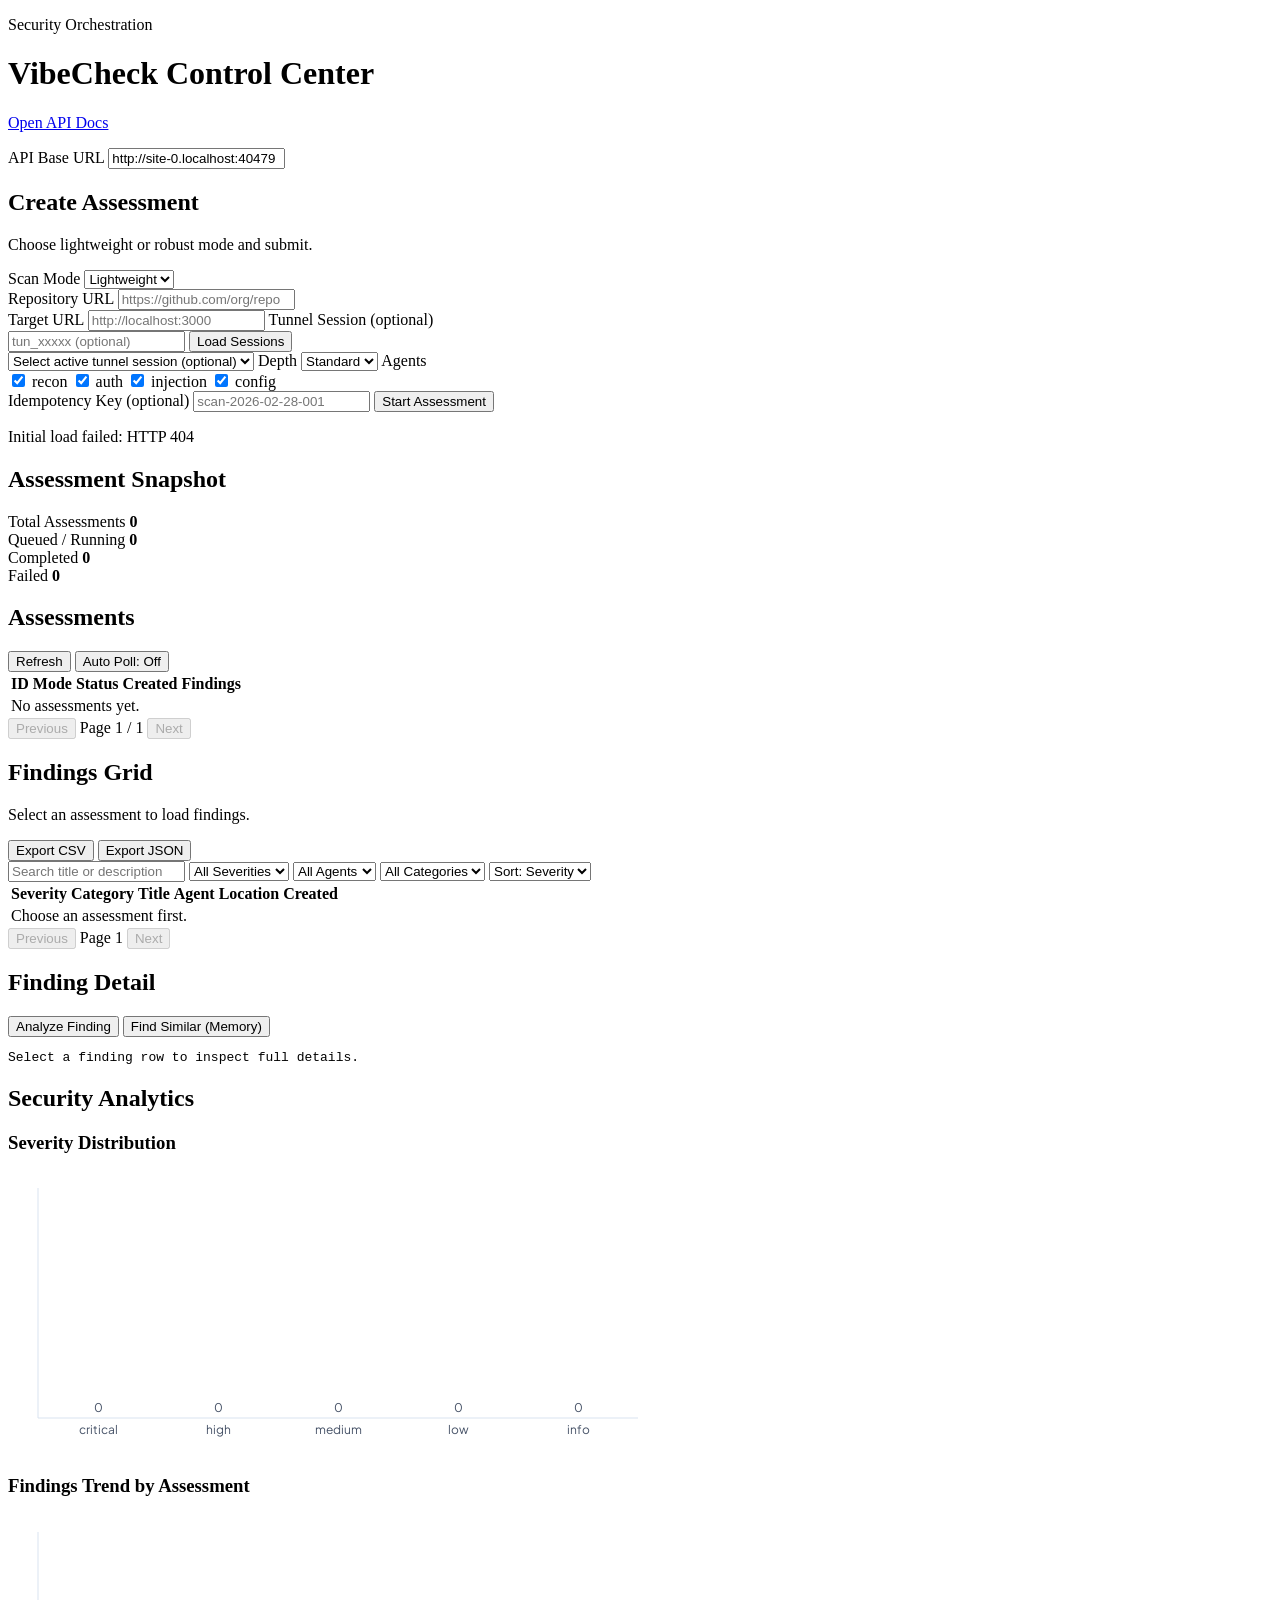
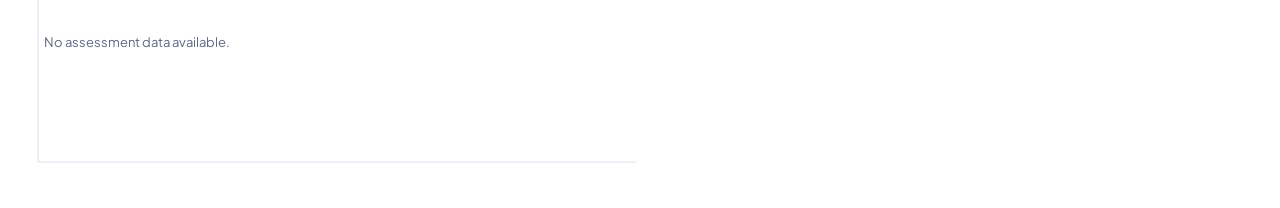
==== frontend/index.html @ c95b7ac1 "added docs for the API reference" ====
<!doctype html>
<html lang="en">
  <head>
    <meta charset="UTF-8" />
    <meta name="viewport" content="width=device-width, initial-scale=1.0" />
    <title>VibeCheck Security Dashboard</title>
    <link rel="preconnect" href="https://fonts.googleapis.com" />
    <link rel="preconnect" href="https://fonts.gstatic.com" crossorigin />
    <link
      href="https://fonts.googleapis.com/css2?family=Space+Grotesk:wght@400;500;600;700&family=Plus+Jakarta+Sans:wght@400;500;600;700&display=swap"
      rel="stylesheet"
    />
    <link rel="stylesheet" href="./styles.css" />
  </head>
  <body>
    <div class="bg-blur bg-blur-1"></div>
    <div class="bg-blur bg-blur-2"></div>

    <header class="topbar">
      <div>
        <p class="eyebrow">Security Orchestration</p>
        <h1>VibeCheck Control Center</h1>
        <p class="muted"><a href="./docs.html">Open API Docs</a></p>
      </div>
      <div class="api-box">
        <label for="apiBase">API Base URL</label>
        <input id="apiBase" type="text" value="http://localhost:8000" />
      </div>
    </header>

    <main class="layout">
      <section class="panel panel-create">
        <h2>Create Assessment</h2>
        <p class="muted">Choose lightweight or robust mode and submit.</p>

        <form id="createForm">
          <label for="scanMode">Scan Mode</label>
          <select id="scanMode">
            <option value="lightweight">Lightweight</option>
            <option value="robust">Robust</option>
          </select>

          <div id="lightweightFields">
          <label for="repoUrl">Repository URL</label>
          <input id="repoUrl" type="url" placeholder="https://github.com/org/repo" required />
          </div>

          <div id="robustFields" class="hidden">
            <label for="targetUrl">Target URL</label>
            <input id="targetUrl" type="url" placeholder="http://localhost:3000" />

            <label for="tunnelSessionId">Tunnel Session (optional)</label>
            <div class="inline-row">
              <input id="tunnelSessionId" type="text" placeholder="tun_xxxxx (optional)" />
              <button type="button" id="loadTunnels" class="secondary">Load Sessions</button>
            </div>
            <select id="tunnelSessionSelect">
              <option value="">Select active tunnel session (optional)</option>
            </select>

            <label for="depth">Depth</label>
            <select id="depth">
              <option value="quick">Quick</option>
              <option value="standard" selected>Standard</option>
              <option value="deep">Deep</option>
            </select>

            <label>Agents</label>
            <div class="checks">
              <label><input type="checkbox" class="agent-check" value="recon" checked /> recon</label>
              <label><input type="checkbox" class="agent-check" value="auth" checked /> auth</label>
              <label><input type="checkbox" class="agent-check" value="injection" checked /> injection</label>
              <label><input type="checkbox" class="agent-check" value="config" checked /> config</label>
            </div>
          </div>

          <label for="idempotencyKey">Idempotency Key (optional)</label>
          <input id="idempotencyKey" type="text" placeholder="scan-2026-02-28-001" />

          <button type="submit" id="createBtn">Start Assessment</button>
        </form>

        <p id="createStatus" class="status-line"></p>
      </section>

      <section class="panel panel-stats">
        <h2>Assessment Snapshot</h2>
        <div class="stat-grid">
          <article class="stat-card">
            <span>Total Assessments</span>
            <strong id="statTotal">0</strong>
          </article>
          <article class="stat-card">
            <span>Queued / Running</span>
            <strong id="statActive">0</strong>
          </article>
          <article class="stat-card">
            <span>Completed</span>
            <strong id="statComplete">0</strong>
          </article>
          <article class="stat-card">
            <span>Failed</span>
            <strong id="statFailed">0</strong>
          </article>
        </div>
      </section>

      <section class="panel panel-assessments">
        <div class="section-header">
          <h2>Assessments</h2>
          <div class="row-actions">
            <button id="refreshAssessments" class="secondary">Refresh</button>
            <button id="autoPollToggle" class="secondary">Auto Poll: Off</button>
          </div>
        </div>

        <div class="table-wrap">
          <table>
            <thead>
              <tr>
                <th>ID</th>
                <th>Mode</th>
                <th>Status</th>
                <th>Created</th>
                <th>Findings</th>
              </tr>
            </thead>
            <tbody id="assessmentsTable"></tbody>
          </table>
        </div>
        <div class="pagination">
          <button id="asmPrevPage" class="secondary">Previous</button>
          <span id="asmPageInfo">Page 1</span>
          <button id="asmNextPage" class="secondary">Next</button>
        </div>
      </section>

      <section class="panel panel-findings">
        <div class="section-header">
          <h2>Findings Grid</h2>
          <div class="row-actions">
            <p id="selectedAssessmentLabel" class="muted">Select an assessment to load findings.</p>
            <button id="exportCsv" class="secondary">Export CSV</button>
            <button id="exportJson" class="secondary">Export JSON</button>
          </div>
        </div>

        <div class="filters">
          <input id="searchInput" type="text" placeholder="Search title or description" />
          <select id="severityFilter">
            <option value="">All Severities</option>
            <option value="critical">Critical</option>
            <option value="high">High</option>
            <option value="medium">Medium</option>
            <option value="low">Low</option>
            <option value="info">Info</option>
          </select>
          <select id="agentFilter">
            <option value="">All Agents</option>
          </select>
          <select id="categoryFilter">
            <option value="">All Categories</option>
          </select>
          <select id="sortBy">
            <option value="severity">Sort: Severity</option>
            <option value="created_at">Sort: Created</option>
          </select>
        </div>

        <div class="table-wrap findings-wrap">
          <table>
            <thead>
              <tr>
                <th>Severity</th>
                <th>Category</th>
                <th>Title</th>
                <th>Agent</th>
                <th>Location</th>
                <th>Created</th>
              </tr>
            </thead>
            <tbody id="findingsTable"></tbody>
          </table>
        </div>

        <div class="pagination">
          <button id="prevPage" class="secondary">Previous</button>
          <span id="pageInfo">Page 1</span>
          <button id="nextPage" class="secondary">Next</button>
        </div>
      </section>

      <section class="panel panel-details">
        <div class="section-header">
          <h2>Finding Detail</h2>
          <div class="row-actions">
            <button id="analyzeFinding" class="secondary">Analyze Finding</button>
            <button id="searchMemory" class="secondary">Find Similar (Memory)</button>
          </div>
        </div>
        <pre id="findingDetail">Select a finding row to inspect full details.</pre>
      </section>

      <section class="panel panel-charts">
        <h2>Security Analytics</h2>
        <div class="chart-grid">
          <article class="chart-card">
            <h3>Severity Distribution</h3>
            <canvas id="severityChart" width="640" height="280"></canvas>
          </article>
          <article class="chart-card">
            <h3>Findings Trend by Assessment</h3>
            <canvas id="trendChart" width="640" height="280"></canvas>
          </article>
        </div>
      </section>
    </main>

    <script src="./app.js"></script>
  </body>
</html>
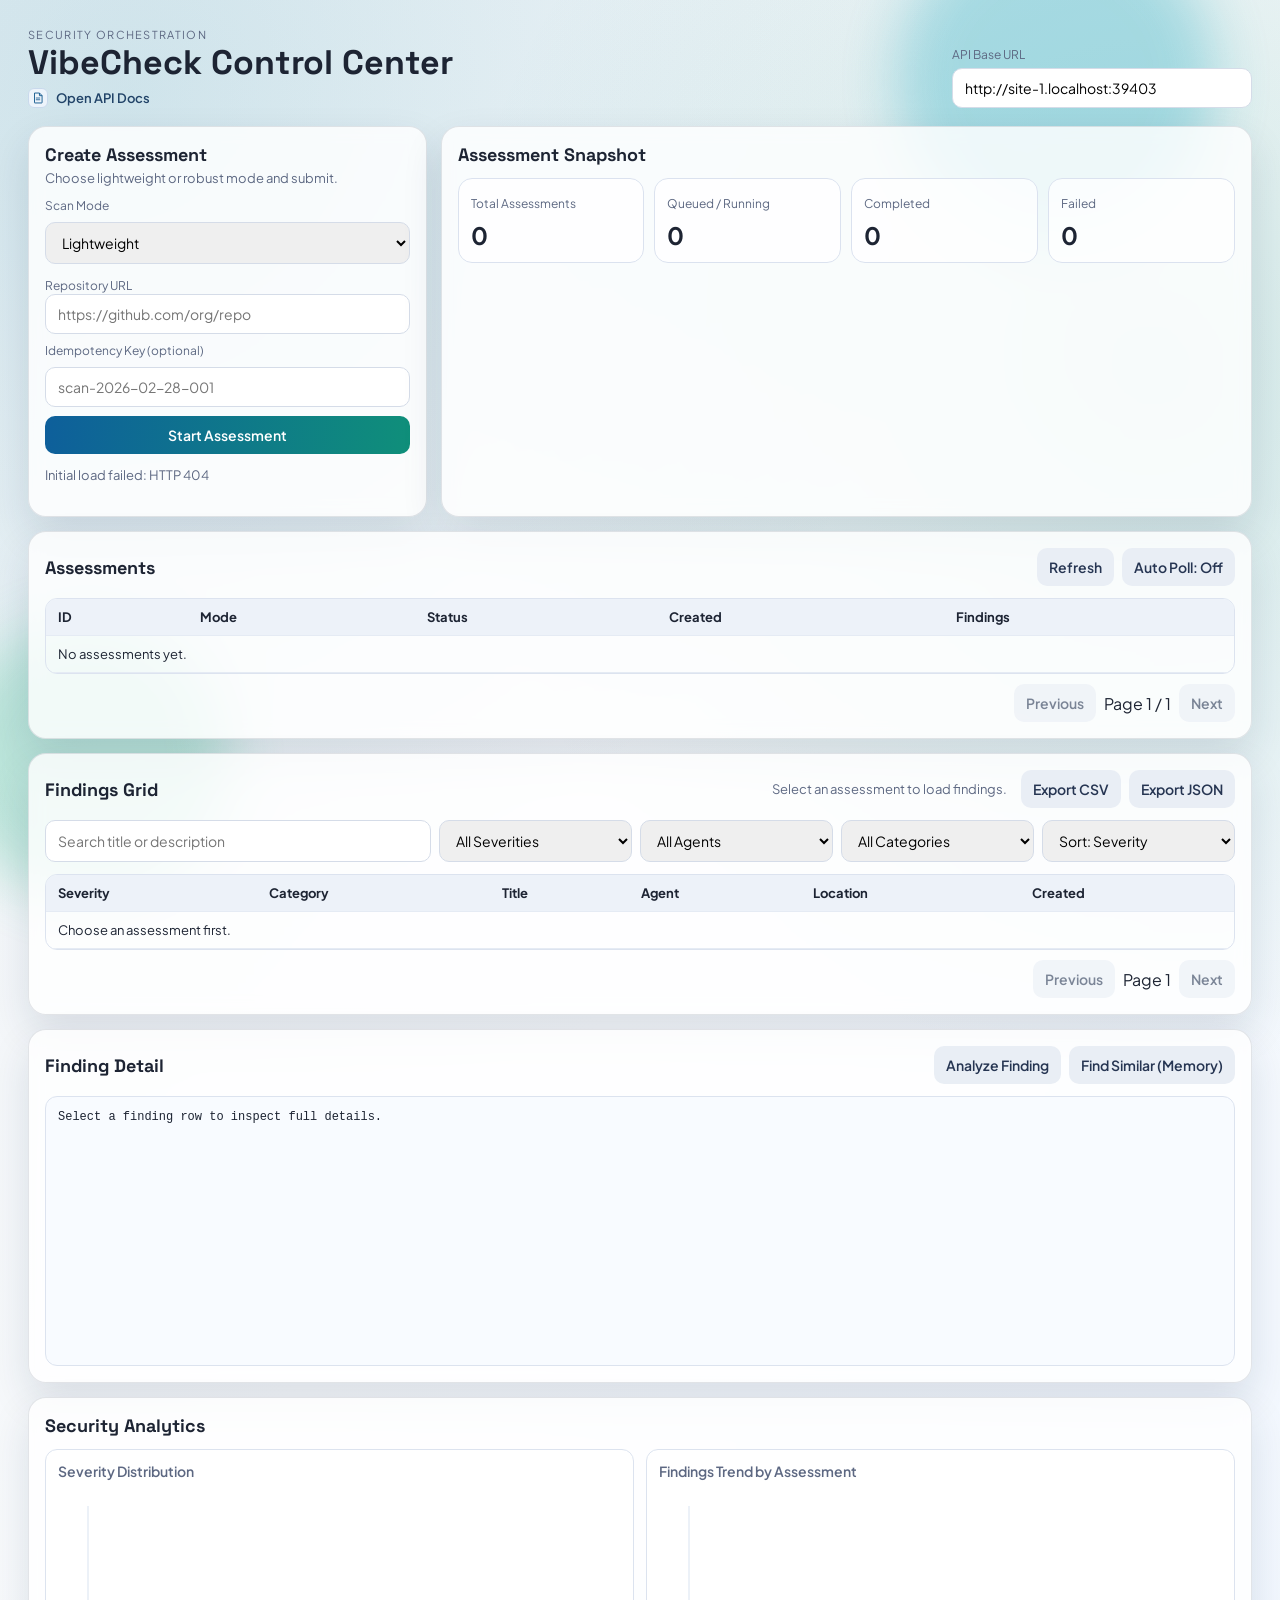
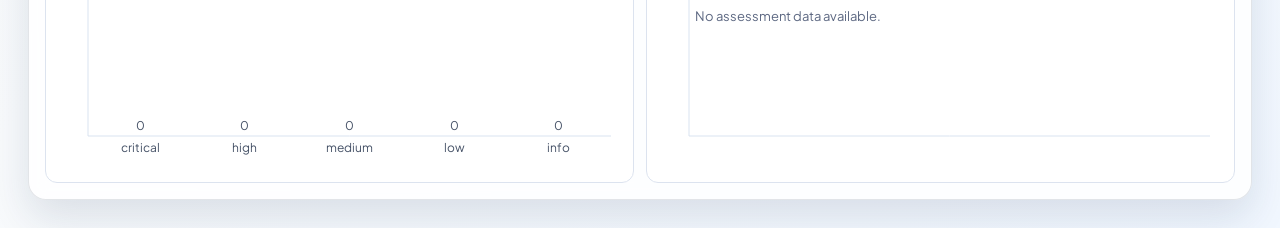
==== commit 129e4681: "better user experience" ====
--- a/frontend/index.html
+++ b/frontend/index.html
@@ -20,11 +20,22 @@
       <div>
         <p class="eyebrow">Security Orchestration</p>
         <h1>VibeCheck Control Center</h1>
-        <p class="muted"><a href="./docs.html">Open API Docs</a></p>
+        <p class="muted">
+          <a class="docs-entry-link" href="./docs.html" aria-label="Open API Docs">
+            <span class="docs-entry-icon" aria-hidden="true">
+              <svg viewBox="0 0 24 24" fill="none" role="img">
+                <path d="M6 3.5h8.6L19 7.9V20a.5.5 0 0 1-.5.5h-12A.5.5 0 0 1 6 20V3.5Z" stroke="currentColor" stroke-width="1.6"/>
+                <path d="M14.5 3.5V8h4.5" stroke="currentColor" stroke-width="1.6"/>
+                <path d="M9 12h6M9 15h6" stroke="currentColor" stroke-width="1.4" stroke-linecap="round"/>
+              </svg>
+            </span>
+            Open API Docs
+          </a>
+        </p>
       </div>
       <div class="api-box">
         <label for="apiBase">API Base URL</label>
-        <input id="apiBase" type="text" value="http://localhost:8000" />
+        <input id="apiBase" type="text" value="http://localhost:8000" placeholder="https://vibecheck.aedify.ai" />
       </div>
     </header>
 
--- a/frontend/styles.css
+++ b/frontend/styles.css
@@ -0,0 +1,509 @@
+:root {
+  --bg: #f4f5f7;
+  --panel: rgba(255, 255, 255, 0.82);
+  --panel-border: rgba(26, 41, 68, 0.12);
+  --text: #1d2433;
+  --muted: #5d6882;
+  --primary: #0e5f9b;
+  --primary-2: #0f8f7a;
+  --danger: #c0392b;
+  --warning: #cc7a00;
+  --info: #3f5870;
+  --success: #1f7a3f;
+  --shadow: 0 18px 40px rgba(17, 40, 74, 0.12);
+}
+
+* {
+  box-sizing: border-box;
+}
+
+body {
+  margin: 0;
+  min-height: 100vh;
+  background:
+    radial-gradient(circle at 10% 5%, rgba(20, 139, 167, 0.15), transparent 40%),
+    radial-gradient(circle at 90% 20%, rgba(15, 143, 122, 0.16), transparent 38%),
+    linear-gradient(130deg, #eef2f6 0%, #f8fafc 52%, #f1f7ff 100%);
+  color: var(--text);
+  font-family: "Plus Jakarta Sans", "Trebuchet MS", sans-serif;
+  padding: 28px;
+}
+
+.bg-blur {
+  position: fixed;
+  border-radius: 999px;
+  filter: blur(28px);
+  opacity: 0.3;
+  pointer-events: none;
+  z-index: -1;
+}
+
+.bg-blur-1 {
+  width: 320px;
+  height: 320px;
+  background: #14a6bf;
+  top: -80px;
+  right: 5%;
+}
+
+.bg-blur-2 {
+  width: 280px;
+  height: 280px;
+  background: #43c095;
+  bottom: 0;
+  left: -50px;
+}
+
+.topbar {
+  display: flex;
+  align-items: flex-end;
+  justify-content: space-between;
+  gap: 16px;
+  margin-bottom: 18px;
+  animation: rise 420ms ease-out;
+}
+
+.eyebrow {
+  margin: 0;
+  color: var(--muted);
+  text-transform: uppercase;
+  letter-spacing: 0.12em;
+  font-size: 11px;
+}
+
+h1,
+h2 {
+  margin: 0;
+  font-family: "Space Grotesk", "Gill Sans", sans-serif;
+}
+
+h1 {
+  font-size: clamp(24px, 3vw, 34px);
+}
+
+h2 {
+  font-size: 18px;
+}
+
+.api-box {
+  min-width: 300px;
+}
+
+.api-box label {
+  display: block;
+  font-size: 12px;
+  margin-bottom: 6px;
+  color: var(--muted);
+}
+
+.layout {
+  display: grid;
+  grid-template-columns: repeat(12, 1fr);
+  gap: 14px;
+}
+
+.panel {
+  background: var(--panel);
+  border: 1px solid var(--panel-border);
+  border-radius: 18px;
+  box-shadow: var(--shadow);
+  backdrop-filter: blur(8px);
+  padding: 16px;
+  animation: rise 460ms ease-out;
+}
+
+.panel-create {
+  grid-column: span 4;
+}
+
+.panel-stats {
+  grid-column: span 8;
+}
+
+.panel-assessments,
+.panel-findings,
+.panel-details,
+.panel-charts {
+  grid-column: span 12;
+}
+
+.muted {
+  margin: 4px 0 0;
+  color: var(--muted);
+  font-size: 13px;
+}
+
+.docs-entry-link {
+  display: inline-flex;
+  align-items: center;
+  gap: 8px;
+  text-decoration: none;
+  color: #214368;
+  font-weight: 600;
+}
+
+.docs-entry-link:hover {
+  color: var(--primary);
+}
+
+.docs-entry-icon {
+  width: 20px;
+  height: 20px;
+  display: inline-flex;
+  align-items: center;
+  justify-content: center;
+  border-radius: 6px;
+  border: 1px solid #c9d9ec;
+  background: #edf4fb;
+  color: #145a8f;
+}
+
+.docs-entry-icon svg {
+  width: 14px;
+  height: 14px;
+}
+
+form {
+  margin-top: 12px;
+  display: grid;
+  gap: 9px;
+}
+
+.hidden {
+  display: none;
+}
+
+.inline-row {
+  display: grid;
+  grid-template-columns: 1fr auto;
+  gap: 8px;
+}
+
+.inline-row button {
+  width: auto;
+  white-space: nowrap;
+}
+
+.checks {
+  display: grid;
+  grid-template-columns: repeat(2, minmax(0, 1fr));
+  gap: 6px;
+  background: rgba(255, 255, 255, 0.62);
+  border: 1px solid #d5dce8;
+  border-radius: 10px;
+  padding: 10px;
+}
+
+.checks label {
+  display: flex;
+  align-items: center;
+  gap: 8px;
+  margin: 0;
+  font-size: 13px;
+  color: var(--text);
+}
+
+.checks input {
+  width: auto;
+  margin: 0;
+  padding: 0;
+}
+
+label {
+  font-size: 12px;
+  color: var(--muted);
+}
+
+input,
+select,
+button {
+  width: 100%;
+  border-radius: 10px;
+  border: 1px solid #d5dce8;
+  padding: 10px 12px;
+  font-size: 14px;
+  font-family: inherit;
+}
+
+input:focus,
+select:focus {
+  outline: 2px solid rgba(14, 95, 155, 0.25);
+  border-color: var(--primary);
+}
+
+button {
+  border: none;
+  cursor: pointer;
+  background: linear-gradient(95deg, var(--primary) 0%, var(--primary-2) 100%);
+  color: #fff;
+  font-weight: 600;
+  transition: transform 120ms ease, opacity 120ms ease;
+}
+
+button:hover {
+  transform: translateY(-1px);
+}
+
+button:disabled {
+  opacity: 0.6;
+  cursor: not-allowed;
+  transform: none;
+}
+
+.secondary {
+  background: #e9eef5;
+  color: #263552;
+}
+
+.section-header {
+  display: flex;
+  justify-content: space-between;
+  align-items: center;
+  gap: 10px;
+  margin-bottom: 12px;
+}
+
+.row-actions {
+  display: flex;
+  gap: 8px;
+  align-items: center;
+}
+
+.row-actions button {
+  width: auto;
+}
+
+.row-actions .muted {
+  margin: 0 6px 0 0;
+}
+
+.stat-grid {
+  margin-top: 12px;
+  display: grid;
+  grid-template-columns: repeat(4, minmax(0, 1fr));
+  gap: 10px;
+}
+
+.stat-card {
+  border: 1px solid #dbe2ef;
+  border-radius: 14px;
+  padding: 12px;
+  background: rgba(255, 255, 255, 0.72);
+}
+
+.stat-card span {
+  font-size: 12px;
+  color: var(--muted);
+}
+
+.stat-card strong {
+  margin-top: 8px;
+  display: block;
+  font-size: 24px;
+}
+
+.status-line {
+  min-height: 20px;
+  color: var(--muted);
+  font-size: 13px;
+}
+
+.filters {
+  display: grid;
+  grid-template-columns: 2fr repeat(4, 1fr);
+  gap: 8px;
+  margin-bottom: 12px;
+}
+
+.table-wrap {
+  overflow: auto;
+  border-radius: 12px;
+  border: 1px solid #dce3ef;
+}
+
+table {
+  width: 100%;
+  border-collapse: collapse;
+  min-width: 760px;
+}
+
+thead {
+  background: #edf2f9;
+}
+
+th,
+td {
+  text-align: left;
+  padding: 10px 12px;
+  border-bottom: 1px solid #e5ebf4;
+  font-size: 13px;
+  vertical-align: top;
+}
+
+tbody tr {
+  transition: background 120ms ease;
+}
+
+tbody tr:hover {
+  background: rgba(14, 95, 155, 0.06);
+}
+
+tbody tr.clickable {
+  cursor: pointer;
+}
+
+.badge {
+  display: inline-flex;
+  align-items: center;
+  gap: 6px;
+  border-radius: 999px;
+  padding: 3px 10px;
+  font-size: 12px;
+  font-weight: 600;
+}
+
+.badge-critical {
+  background: rgba(192, 57, 43, 0.12);
+  color: var(--danger);
+}
+
+.badge-high {
+  background: rgba(224, 92, 67, 0.12);
+  color: #a8382e;
+}
+
+.badge-medium {
+  background: rgba(204, 122, 0, 0.12);
+  color: var(--warning);
+}
+
+.badge-low,
+.badge-info {
+  background: rgba(63, 88, 112, 0.12);
+  color: var(--info);
+}
+
+.badge-complete {
+  background: rgba(31, 122, 63, 0.12);
+  color: var(--success);
+}
+
+.badge-failed {
+  background: rgba(192, 57, 43, 0.12);
+  color: var(--danger);
+}
+
+.badge-queued,
+.badge-cloning,
+.badge-analyzing,
+.badge-scanning {
+  background: rgba(14, 95, 155, 0.12);
+  color: var(--primary);
+}
+
+.pagination {
+  margin-top: 10px;
+  display: flex;
+  justify-content: flex-end;
+  align-items: center;
+  gap: 8px;
+}
+
+.pagination button {
+  width: auto;
+}
+
+pre {
+  margin: 0;
+  border-radius: 12px;
+  border: 1px solid #dce3ef;
+  padding: 12px;
+  min-height: 270px;
+  max-height: 460px;
+  overflow: auto;
+  background: #f8fbff;
+  font-family: "SFMono-Regular", Consolas, Monaco, monospace;
+  font-size: 12px;
+  line-height: 1.42;
+}
+
+.chart-grid {
+  margin-top: 12px;
+  display: grid;
+  grid-template-columns: repeat(2, minmax(0, 1fr));
+  gap: 12px;
+}
+
+.chart-card {
+  border: 1px solid #dce3ef;
+  border-radius: 12px;
+  background: rgba(255, 255, 255, 0.72);
+  padding: 12px;
+}
+
+.chart-card h3 {
+  margin: 0 0 10px;
+  font-size: 14px;
+  color: var(--muted);
+  font-weight: 600;
+}
+
+canvas {
+  width: 100%;
+  height: 280px;
+  display: block;
+}
+
+@keyframes rise {
+  from {
+    opacity: 0;
+    transform: translateY(6px);
+  }
+
+  to {
+    opacity: 1;
+    transform: translateY(0);
+  }
+}
+
+@media (max-width: 1080px) {
+  .panel-create,
+  .panel-stats {
+    grid-column: span 12;
+  }
+
+  .filters {
+    grid-template-columns: repeat(2, 1fr);
+  }
+
+  .chart-grid {
+    grid-template-columns: 1fr;
+  }
+}
+
+@media (max-width: 680px) {
+  body {
+    padding: 14px;
+  }
+
+  .topbar {
+    flex-direction: column;
+    align-items: stretch;
+  }
+
+  .api-box {
+    min-width: 0;
+  }
+
+  .stat-grid {
+    grid-template-columns: repeat(2, minmax(0, 1fr));
+  }
+
+  .filters {
+    grid-template-columns: 1fr;
+  }
+
+  .checks {
+    grid-template-columns: 1fr;
+  }
+}
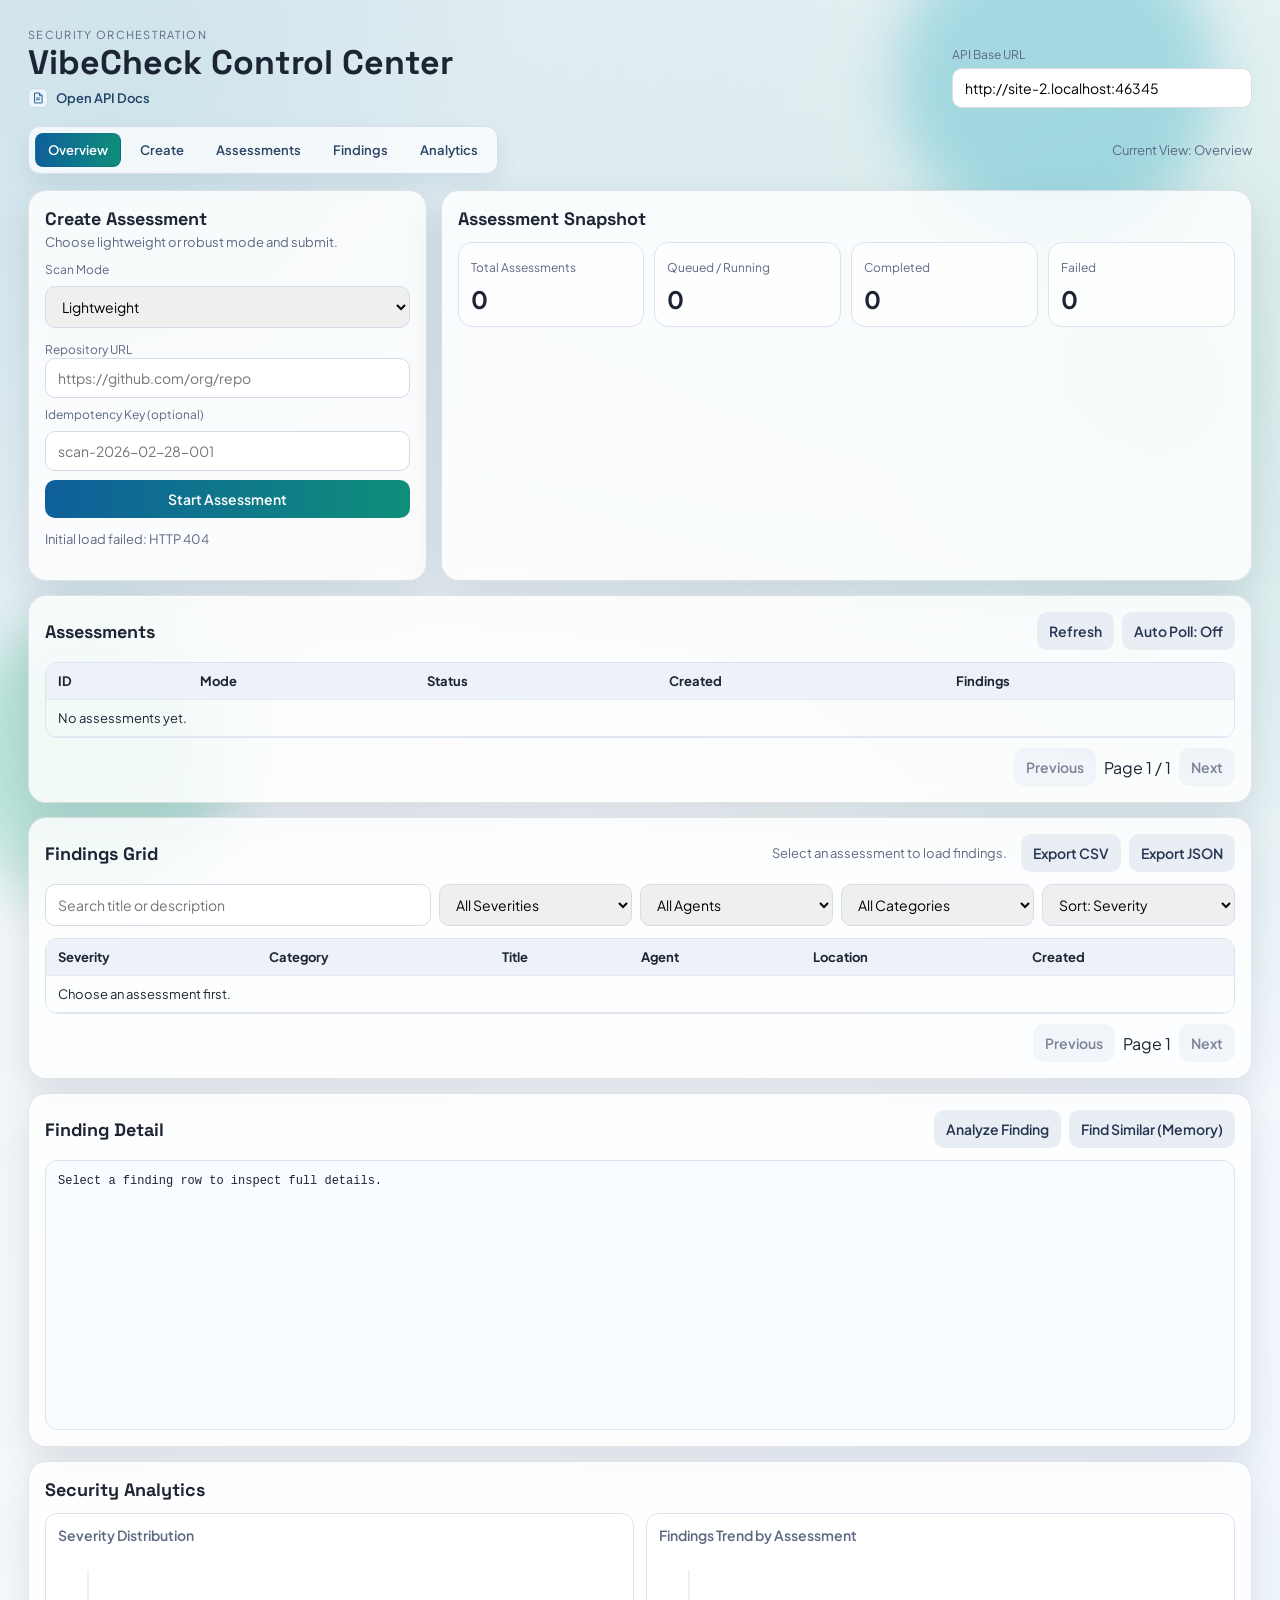
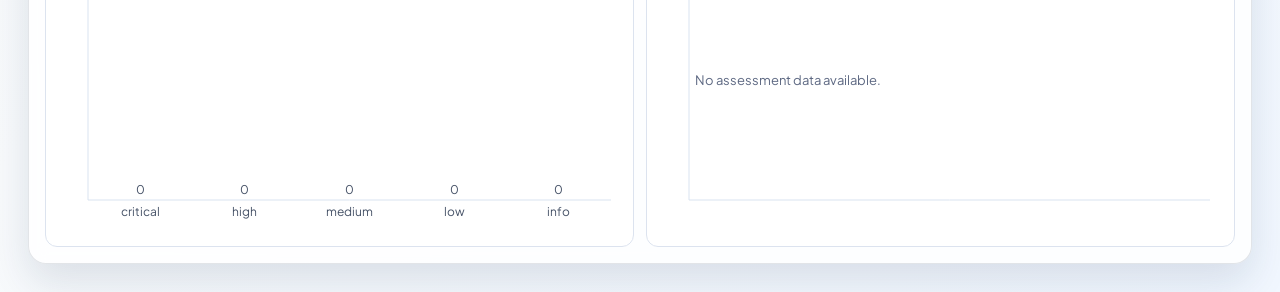
==== commit 896ccc45: "frontend changes" ====
--- a/frontend/index.html
+++ b/frontend/index.html
@@ -39,8 +39,19 @@
       </div>
     </header>
 
+    <section class="view-nav-wrap">
+      <div class="view-nav" aria-label="Dashboard Views">
+        <a class="view-link" href="#overview">Overview</a>
+        <a class="view-link" href="#create">Create</a>
+        <a class="view-link" href="#assessments">Assessments</a>
+        <a class="view-link" href="#findings">Findings</a>
+        <a class="view-link" href="#analytics">Analytics</a>
+      </div>
+      <p class="view-hint">Current View: <span id="activeViewLabel">Overview</span></p>
+    </section>
+
     <main class="layout">
-      <section class="panel panel-create">
+      <section class="panel panel-create" data-view="create">
         <h2>Create Assessment</h2>
         <p class="muted">Choose lightweight or robust mode and submit.</p>
 
@@ -94,7 +105,7 @@
         <p id="createStatus" class="status-line"></p>
       </section>
 
-      <section class="panel panel-stats">
+      <section class="panel panel-stats" data-view="assessments">
         <h2>Assessment Snapshot</h2>
         <div class="stat-grid">
           <article class="stat-card">
@@ -116,7 +127,7 @@
         </div>
       </section>
 
-      <section class="panel panel-assessments">
+      <section class="panel panel-assessments" data-view="assessments">
         <div class="section-header">
           <h2>Assessments</h2>
           <div class="row-actions">
@@ -146,7 +157,7 @@
         </div>
       </section>
 
-      <section class="panel panel-findings">
+      <section class="panel panel-findings" data-view="findings">
         <div class="section-header">
           <h2>Findings Grid</h2>
           <div class="row-actions">
@@ -201,7 +212,7 @@
         </div>
       </section>
 
-      <section class="panel panel-details">
+      <section class="panel panel-details" data-view="findings">
         <div class="section-header">
           <h2>Finding Detail</h2>
           <div class="row-actions">
@@ -212,7 +223,7 @@
         <pre id="findingDetail">Select a finding row to inspect full details.</pre>
       </section>
 
-      <section class="panel panel-charts">
+      <section class="panel panel-charts" data-view="analytics">
         <h2>Security Analytics</h2>
         <div class="chart-grid">
           <article class="chart-card">
--- a/frontend/styles.css
+++ b/frontend/styles.css
@@ -102,6 +102,60 @@
   gap: 14px;
 }
 
+.view-nav-wrap {
+  display: flex;
+  flex-wrap: wrap;
+  justify-content: space-between;
+  align-items: center;
+  gap: 10px;
+  margin: 0 0 16px;
+}
+
+.view-nav {
+  display: inline-flex;
+  align-items: center;
+  flex-wrap: wrap;
+  gap: 6px;
+  padding: 6px;
+  border-radius: 12px;
+  border: 1px solid #d5deec;
+  background: rgba(255, 255, 255, 0.72);
+  box-shadow: 0 10px 24px rgba(17, 40, 74, 0.08);
+}
+
+.view-link {
+  display: inline-flex;
+  align-items: center;
+  justify-content: center;
+  text-decoration: none;
+  color: #294466;
+  font-weight: 600;
+  font-size: 13px;
+  border-radius: 8px;
+  padding: 8px 12px;
+  border: 1px solid transparent;
+}
+
+.view-link:hover {
+  background: #edf3fb;
+}
+
+.view-link.active {
+  color: #fff;
+  background: linear-gradient(95deg, var(--primary) 0%, var(--primary-2) 100%);
+  border-color: rgba(14, 95, 155, 0.35);
+}
+
+.view-hint {
+  margin: 0;
+  font-size: 13px;
+  color: var(--muted);
+}
+
+.panel-hidden {
+  display: none;
+}
+
 .panel {
   background: var(--panel);
   border: 1px solid var(--panel-border);
@@ -499,6 +553,10 @@
     grid-template-columns: repeat(2, minmax(0, 1fr));
   }
 
+  .view-nav-wrap {
+    align-items: stretch;
+  }
+
   .filters {
     grid-template-columns: 1fr;
   }
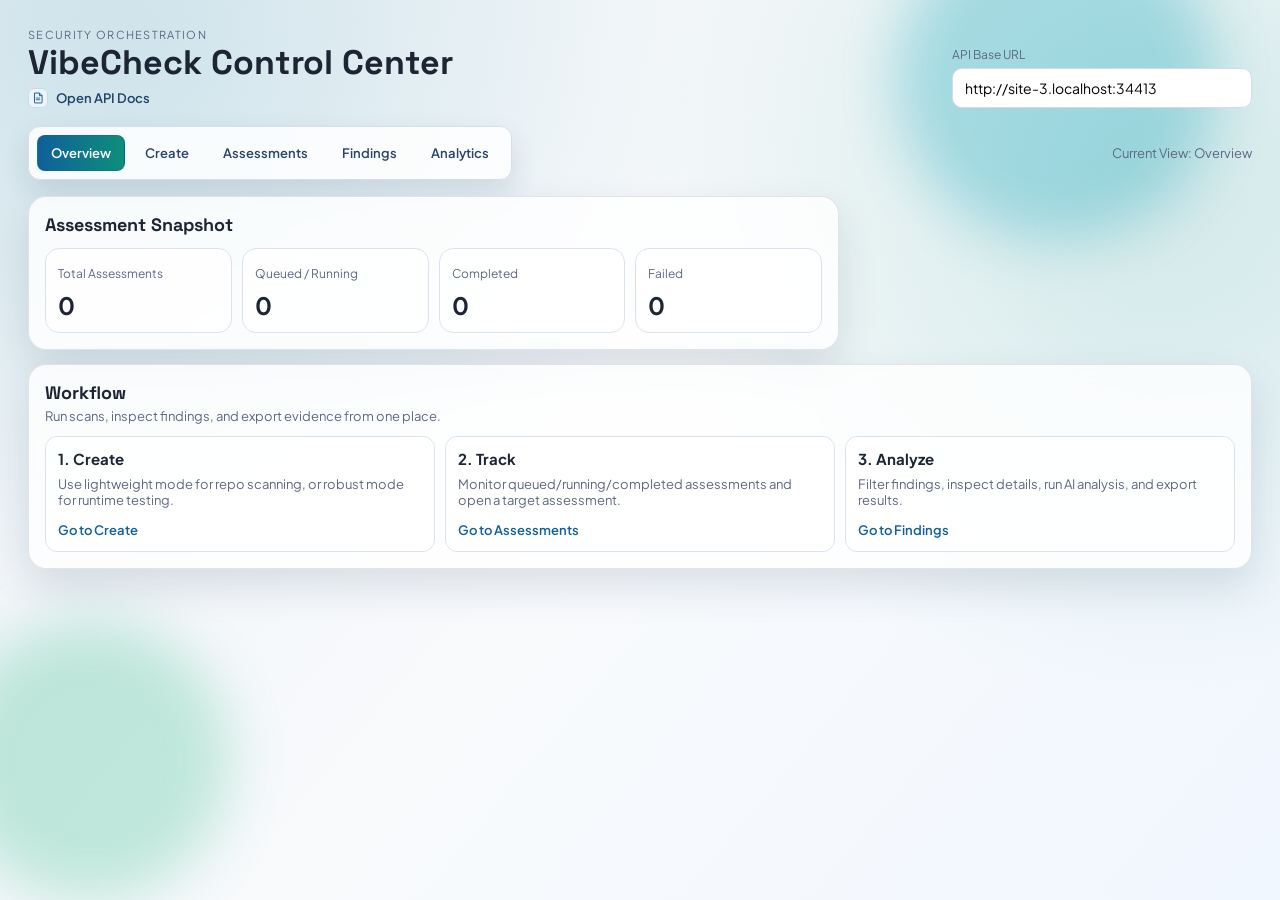
==== commit f1907f17: "adding the new features" ====
--- a/frontend/index.html
+++ b/frontend/index.html
@@ -105,7 +105,7 @@
         <p id="createStatus" class="status-line"></p>
       </section>
 
-      <section class="panel panel-stats" data-view="assessments">
+      <section class="panel panel-stats" data-view="overview">
         <h2>Assessment Snapshot</h2>
         <div class="stat-grid">
           <article class="stat-card">
@@ -123,6 +123,28 @@
           <article class="stat-card">
             <span>Failed</span>
             <strong id="statFailed">0</strong>
+          </article>
+        </div>
+      </section>
+
+      <section class="panel panel-overview-guide" data-view="overview">
+        <h2>Workflow</h2>
+        <p class="muted">Run scans, inspect findings, and export evidence from one place.</p>
+        <div class="overview-grid">
+          <article class="overview-card">
+            <h3>1. Create</h3>
+            <p>Use lightweight mode for repo scanning, or robust mode for runtime testing.</p>
+            <a href="#create" class="overview-link">Go to Create</a>
+          </article>
+          <article class="overview-card">
+            <h3>2. Track</h3>
+            <p>Monitor queued/running/completed assessments and open a target assessment.</p>
+            <a href="#assessments" class="overview-link">Go to Assessments</a>
+          </article>
+          <article class="overview-card">
+            <h3>3. Analyze</h3>
+            <p>Filter findings, inspect details, run AI analysis, and export results.</p>
+            <a href="#findings" class="overview-link">Go to Findings</a>
           </article>
         </div>
       </section>
--- a/frontend/styles.css
+++ b/frontend/styles.css
@@ -116,11 +116,11 @@
   align-items: center;
   flex-wrap: wrap;
   gap: 6px;
-  padding: 6px;
+  padding: 8px;
   border-radius: 12px;
   border: 1px solid #d5deec;
-  background: rgba(255, 255, 255, 0.72);
-  box-shadow: 0 10px 24px rgba(17, 40, 74, 0.08);
+  background: rgba(255, 255, 255, 0.84);
+  box-shadow: 0 12px 28px rgba(17, 40, 74, 0.12);
 }
 
 .view-link {
@@ -132,8 +132,9 @@
   font-weight: 600;
   font-size: 13px;
   border-radius: 8px;
-  padding: 8px 12px;
+  padding: 9px 13px;
   border: 1px solid transparent;
+  transition: background 120ms ease, color 120ms ease;
 }
 
 .view-link:hover {
@@ -154,6 +155,46 @@
 
 .panel-hidden {
   display: none;
+}
+
+.panel-overview-guide {
+  grid-column: span 12;
+}
+
+.overview-grid {
+  margin-top: 12px;
+  display: grid;
+  grid-template-columns: repeat(3, minmax(0, 1fr));
+  gap: 10px;
+}
+
+.overview-card {
+  border: 1px solid #dbe2ef;
+  border-radius: 12px;
+  background: rgba(255, 255, 255, 0.75);
+  padding: 12px;
+}
+
+.overview-card h3 {
+  margin: 0;
+  font-size: 15px;
+}
+
+.overview-card p {
+  margin: 8px 0 10px;
+  color: var(--muted);
+  font-size: 13px;
+}
+
+.overview-link {
+  color: var(--primary);
+  text-decoration: none;
+  font-weight: 600;
+  font-size: 13px;
+}
+
+.overview-link:hover {
+  text-decoration: underline;
 }
 
 .panel {
@@ -533,6 +574,10 @@
   .chart-grid {
     grid-template-columns: 1fr;
   }
+
+  .overview-grid {
+    grid-template-columns: 1fr;
+  }
 }
 
 @media (max-width: 680px) {
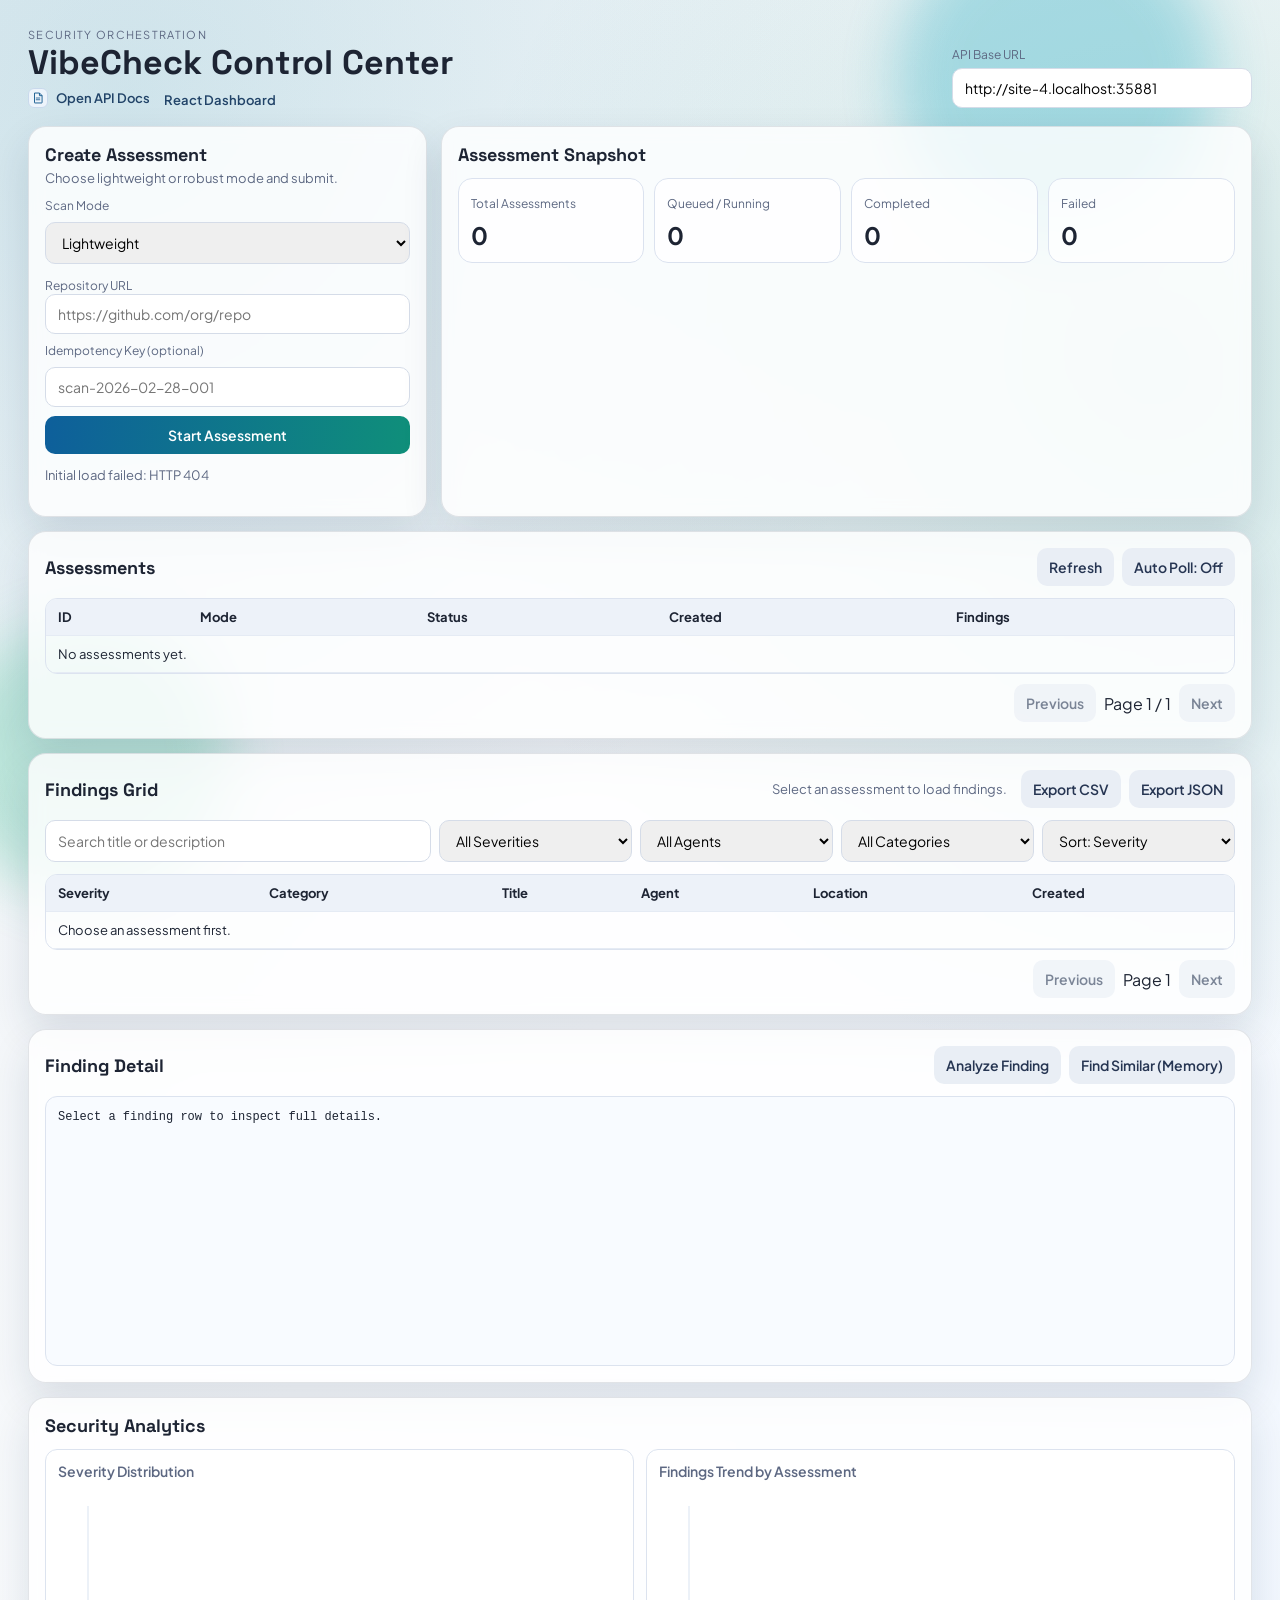
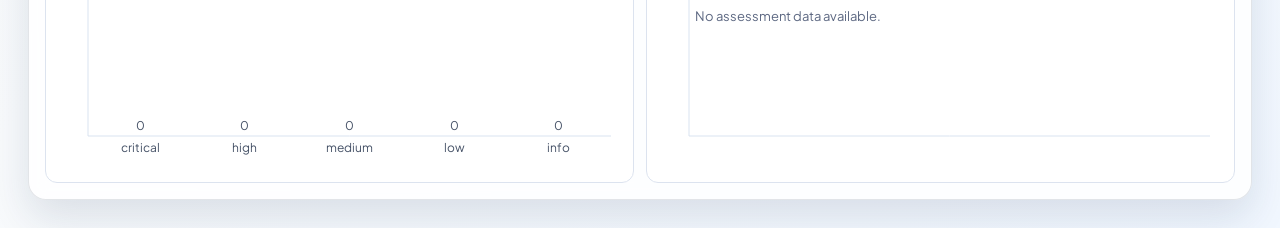
==== commit cd9cdb62: "react changes" ====
--- a/frontend/index.html
+++ b/frontend/index.html
@@ -31,6 +31,7 @@
             </span>
             Open API Docs
           </a>
+          <a class="docs-entry-link react-entry-link" href="./react.html" aria-label="Open React Dashboard">React Dashboard</a>
         </p>
       </div>
       <div class="api-box">
@@ -39,19 +40,8 @@
       </div>
     </header>
 
-    <section class="view-nav-wrap">
-      <div class="view-nav" aria-label="Dashboard Views">
-        <a class="view-link" href="#overview">Overview</a>
-        <a class="view-link" href="#create">Create</a>
-        <a class="view-link" href="#assessments">Assessments</a>
-        <a class="view-link" href="#findings">Findings</a>
-        <a class="view-link" href="#analytics">Analytics</a>
-      </div>
-      <p class="view-hint">Current View: <span id="activeViewLabel">Overview</span></p>
-    </section>
-
     <main class="layout">
-      <section class="panel panel-create" data-view="create">
+      <section class="panel panel-create">
         <h2>Create Assessment</h2>
         <p class="muted">Choose lightweight or robust mode and submit.</p>
 
@@ -105,7 +95,7 @@
         <p id="createStatus" class="status-line"></p>
       </section>
 
-      <section class="panel panel-stats" data-view="overview">
+      <section class="panel panel-stats">
         <h2>Assessment Snapshot</h2>
         <div class="stat-grid">
           <article class="stat-card">
@@ -127,29 +117,7 @@
         </div>
       </section>
 
-      <section class="panel panel-overview-guide" data-view="overview">
-        <h2>Workflow</h2>
-        <p class="muted">Run scans, inspect findings, and export evidence from one place.</p>
-        <div class="overview-grid">
-          <article class="overview-card">
-            <h3>1. Create</h3>
-            <p>Use lightweight mode for repo scanning, or robust mode for runtime testing.</p>
-            <a href="#create" class="overview-link">Go to Create</a>
-          </article>
-          <article class="overview-card">
-            <h3>2. Track</h3>
-            <p>Monitor queued/running/completed assessments and open a target assessment.</p>
-            <a href="#assessments" class="overview-link">Go to Assessments</a>
-          </article>
-          <article class="overview-card">
-            <h3>3. Analyze</h3>
-            <p>Filter findings, inspect details, run AI analysis, and export results.</p>
-            <a href="#findings" class="overview-link">Go to Findings</a>
-          </article>
-        </div>
-      </section>
-
-      <section class="panel panel-assessments" data-view="assessments">
+      <section class="panel panel-assessments">
         <div class="section-header">
           <h2>Assessments</h2>
           <div class="row-actions">
@@ -179,7 +147,7 @@
         </div>
       </section>
 
-      <section class="panel panel-findings" data-view="findings">
+      <section class="panel panel-findings">
         <div class="section-header">
           <h2>Findings Grid</h2>
           <div class="row-actions">
@@ -234,7 +202,7 @@
         </div>
       </section>
 
-      <section class="panel panel-details" data-view="findings">
+      <section class="panel panel-details">
         <div class="section-header">
           <h2>Finding Detail</h2>
           <div class="row-actions">
@@ -245,7 +213,7 @@
         <pre id="findingDetail">Select a finding row to inspect full details.</pre>
       </section>
 
-      <section class="panel panel-charts" data-view="analytics">
+      <section class="panel panel-charts">
         <h2>Security Analytics</h2>
         <div class="chart-grid">
           <article class="chart-card">
--- a/frontend/styles.css
+++ b/frontend/styles.css
@@ -102,101 +102,6 @@
   gap: 14px;
 }
 
-.view-nav-wrap {
-  display: flex;
-  flex-wrap: wrap;
-  justify-content: space-between;
-  align-items: center;
-  gap: 10px;
-  margin: 0 0 16px;
-}
-
-.view-nav {
-  display: inline-flex;
-  align-items: center;
-  flex-wrap: wrap;
-  gap: 6px;
-  padding: 8px;
-  border-radius: 12px;
-  border: 1px solid #d5deec;
-  background: rgba(255, 255, 255, 0.84);
-  box-shadow: 0 12px 28px rgba(17, 40, 74, 0.12);
-}
-
-.view-link {
-  display: inline-flex;
-  align-items: center;
-  justify-content: center;
-  text-decoration: none;
-  color: #294466;
-  font-weight: 600;
-  font-size: 13px;
-  border-radius: 8px;
-  padding: 9px 13px;
-  border: 1px solid transparent;
-  transition: background 120ms ease, color 120ms ease;
-}
-
-.view-link:hover {
-  background: #edf3fb;
-}
-
-.view-link.active {
-  color: #fff;
-  background: linear-gradient(95deg, var(--primary) 0%, var(--primary-2) 100%);
-  border-color: rgba(14, 95, 155, 0.35);
-}
-
-.view-hint {
-  margin: 0;
-  font-size: 13px;
-  color: var(--muted);
-}
-
-.panel-hidden {
-  display: none;
-}
-
-.panel-overview-guide {
-  grid-column: span 12;
-}
-
-.overview-grid {
-  margin-top: 12px;
-  display: grid;
-  grid-template-columns: repeat(3, minmax(0, 1fr));
-  gap: 10px;
-}
-
-.overview-card {
-  border: 1px solid #dbe2ef;
-  border-radius: 12px;
-  background: rgba(255, 255, 255, 0.75);
-  padding: 12px;
-}
-
-.overview-card h3 {
-  margin: 0;
-  font-size: 15px;
-}
-
-.overview-card p {
-  margin: 8px 0 10px;
-  color: var(--muted);
-  font-size: 13px;
-}
-
-.overview-link {
-  color: var(--primary);
-  text-decoration: none;
-  font-weight: 600;
-  font-size: 13px;
-}
-
-.overview-link:hover {
-  text-decoration: underline;
-}
-
 .panel {
   background: var(--panel);
   border: 1px solid var(--panel-border);
@@ -239,6 +144,10 @@
 
 .docs-entry-link:hover {
   color: var(--primary);
+}
+
+.react-entry-link {
+  margin-left: 12px;
 }
 
 .docs-entry-icon {
@@ -575,9 +484,6 @@
     grid-template-columns: 1fr;
   }
 
-  .overview-grid {
-    grid-template-columns: 1fr;
-  }
 }
 
 @media (max-width: 680px) {
@@ -598,10 +504,6 @@
     grid-template-columns: repeat(2, minmax(0, 1fr));
   }
 
-  .view-nav-wrap {
-    align-items: stretch;
-  }
-
   .filters {
     grid-template-columns: 1fr;
   }
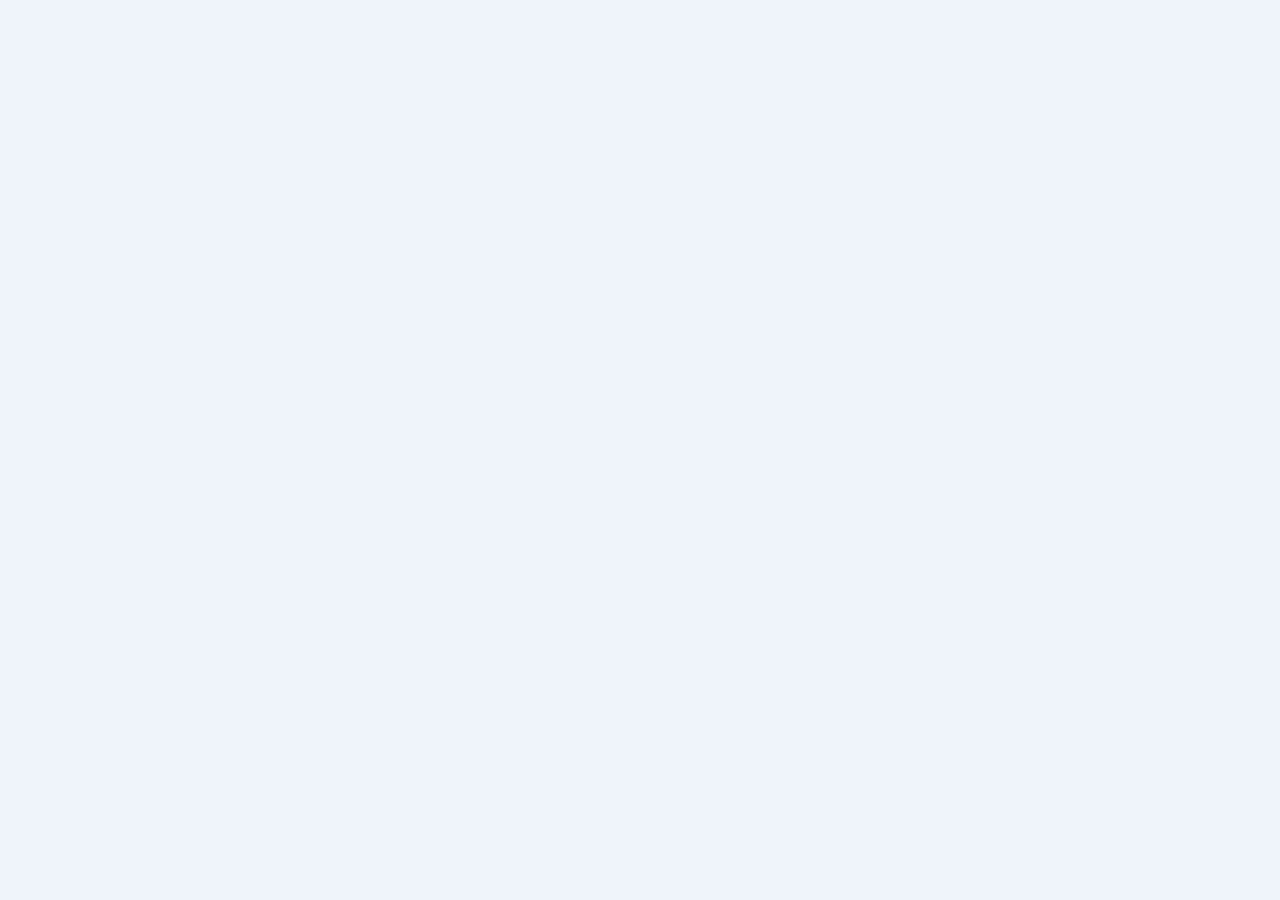
==== commit d06fc20d: "adding the react to the codebase" ====
--- a/frontend/index.html
+++ b/frontend/index.html
@@ -3,231 +3,17 @@
   <head>
     <meta charset="UTF-8" />
     <meta name="viewport" content="width=device-width, initial-scale=1.0" />
-    <title>VibeCheck Security Dashboard</title>
+    <title>VibeCheck Dashboard</title>
     <link rel="preconnect" href="https://fonts.googleapis.com" />
     <link rel="preconnect" href="https://fonts.gstatic.com" crossorigin />
     <link
       href="https://fonts.googleapis.com/css2?family=Space+Grotesk:wght@400;500;600;700&family=Plus+Jakarta+Sans:wght@400;500;600;700&display=swap"
       rel="stylesheet"
     />
-    <link rel="stylesheet" href="./styles.css" />
+    <link rel="stylesheet" href="./react.css" />
   </head>
   <body>
-    <div class="bg-blur bg-blur-1"></div>
-    <div class="bg-blur bg-blur-2"></div>
-
-    <header class="topbar">
-      <div>
-        <p class="eyebrow">Security Orchestration</p>
-        <h1>VibeCheck Control Center</h1>
-        <p class="muted">
-          <a class="docs-entry-link" href="./docs.html" aria-label="Open API Docs">
-            <span class="docs-entry-icon" aria-hidden="true">
-              <svg viewBox="0 0 24 24" fill="none" role="img">
-                <path d="M6 3.5h8.6L19 7.9V20a.5.5 0 0 1-.5.5h-12A.5.5 0 0 1 6 20V3.5Z" stroke="currentColor" stroke-width="1.6"/>
-                <path d="M14.5 3.5V8h4.5" stroke="currentColor" stroke-width="1.6"/>
-                <path d="M9 12h6M9 15h6" stroke="currentColor" stroke-width="1.4" stroke-linecap="round"/>
-              </svg>
-            </span>
-            Open API Docs
-          </a>
-          <a class="docs-entry-link react-entry-link" href="./react.html" aria-label="Open React Dashboard">React Dashboard</a>
-        </p>
-      </div>
-      <div class="api-box">
-        <label for="apiBase">API Base URL</label>
-        <input id="apiBase" type="text" value="http://localhost:8000" placeholder="https://vibecheck.aedify.ai" />
-      </div>
-    </header>
-
-    <main class="layout">
-      <section class="panel panel-create">
-        <h2>Create Assessment</h2>
-        <p class="muted">Choose lightweight or robust mode and submit.</p>
-
-        <form id="createForm">
-          <label for="scanMode">Scan Mode</label>
-          <select id="scanMode">
-            <option value="lightweight">Lightweight</option>
-            <option value="robust">Robust</option>
-          </select>
-
-          <div id="lightweightFields">
-          <label for="repoUrl">Repository URL</label>
-          <input id="repoUrl" type="url" placeholder="https://github.com/org/repo" required />
-          </div>
-
-          <div id="robustFields" class="hidden">
-            <label for="targetUrl">Target URL</label>
-            <input id="targetUrl" type="url" placeholder="http://localhost:3000" />
-
-            <label for="tunnelSessionId">Tunnel Session (optional)</label>
-            <div class="inline-row">
-              <input id="tunnelSessionId" type="text" placeholder="tun_xxxxx (optional)" />
-              <button type="button" id="loadTunnels" class="secondary">Load Sessions</button>
-            </div>
-            <select id="tunnelSessionSelect">
-              <option value="">Select active tunnel session (optional)</option>
-            </select>
-
-            <label for="depth">Depth</label>
-            <select id="depth">
-              <option value="quick">Quick</option>
-              <option value="standard" selected>Standard</option>
-              <option value="deep">Deep</option>
-            </select>
-
-            <label>Agents</label>
-            <div class="checks">
-              <label><input type="checkbox" class="agent-check" value="recon" checked /> recon</label>
-              <label><input type="checkbox" class="agent-check" value="auth" checked /> auth</label>
-              <label><input type="checkbox" class="agent-check" value="injection" checked /> injection</label>
-              <label><input type="checkbox" class="agent-check" value="config" checked /> config</label>
-            </div>
-          </div>
-
-          <label for="idempotencyKey">Idempotency Key (optional)</label>
-          <input id="idempotencyKey" type="text" placeholder="scan-2026-02-28-001" />
-
-          <button type="submit" id="createBtn">Start Assessment</button>
-        </form>
-
-        <p id="createStatus" class="status-line"></p>
-      </section>
-
-      <section class="panel panel-stats">
-        <h2>Assessment Snapshot</h2>
-        <div class="stat-grid">
-          <article class="stat-card">
-            <span>Total Assessments</span>
-            <strong id="statTotal">0</strong>
-          </article>
-          <article class="stat-card">
-            <span>Queued / Running</span>
-            <strong id="statActive">0</strong>
-          </article>
-          <article class="stat-card">
-            <span>Completed</span>
-            <strong id="statComplete">0</strong>
-          </article>
-          <article class="stat-card">
-            <span>Failed</span>
-            <strong id="statFailed">0</strong>
-          </article>
-        </div>
-      </section>
-
-      <section class="panel panel-assessments">
-        <div class="section-header">
-          <h2>Assessments</h2>
-          <div class="row-actions">
-            <button id="refreshAssessments" class="secondary">Refresh</button>
-            <button id="autoPollToggle" class="secondary">Auto Poll: Off</button>
-          </div>
-        </div>
-
-        <div class="table-wrap">
-          <table>
-            <thead>
-              <tr>
-                <th>ID</th>
-                <th>Mode</th>
-                <th>Status</th>
-                <th>Created</th>
-                <th>Findings</th>
-              </tr>
-            </thead>
-            <tbody id="assessmentsTable"></tbody>
-          </table>
-        </div>
-        <div class="pagination">
-          <button id="asmPrevPage" class="secondary">Previous</button>
-          <span id="asmPageInfo">Page 1</span>
-          <button id="asmNextPage" class="secondary">Next</button>
-        </div>
-      </section>
-
-      <section class="panel panel-findings">
-        <div class="section-header">
-          <h2>Findings Grid</h2>
-          <div class="row-actions">
-            <p id="selectedAssessmentLabel" class="muted">Select an assessment to load findings.</p>
-            <button id="exportCsv" class="secondary">Export CSV</button>
-            <button id="exportJson" class="secondary">Export JSON</button>
-          </div>
-        </div>
-
-        <div class="filters">
-          <input id="searchInput" type="text" placeholder="Search title or description" />
-          <select id="severityFilter">
-            <option value="">All Severities</option>
-            <option value="critical">Critical</option>
-            <option value="high">High</option>
-            <option value="medium">Medium</option>
-            <option value="low">Low</option>
-            <option value="info">Info</option>
-          </select>
-          <select id="agentFilter">
-            <option value="">All Agents</option>
-          </select>
-          <select id="categoryFilter">
-            <option value="">All Categories</option>
-          </select>
-          <select id="sortBy">
-            <option value="severity">Sort: Severity</option>
-            <option value="created_at">Sort: Created</option>
-          </select>
-        </div>
-
-        <div class="table-wrap findings-wrap">
-          <table>
-            <thead>
-              <tr>
-                <th>Severity</th>
-                <th>Category</th>
-                <th>Title</th>
-                <th>Agent</th>
-                <th>Location</th>
-                <th>Created</th>
-              </tr>
-            </thead>
-            <tbody id="findingsTable"></tbody>
-          </table>
-        </div>
-
-        <div class="pagination">
-          <button id="prevPage" class="secondary">Previous</button>
-          <span id="pageInfo">Page 1</span>
-          <button id="nextPage" class="secondary">Next</button>
-        </div>
-      </section>
-
-      <section class="panel panel-details">
-        <div class="section-header">
-          <h2>Finding Detail</h2>
-          <div class="row-actions">
-            <button id="analyzeFinding" class="secondary">Analyze Finding</button>
-            <button id="searchMemory" class="secondary">Find Similar (Memory)</button>
-          </div>
-        </div>
-        <pre id="findingDetail">Select a finding row to inspect full details.</pre>
-      </section>
-
-      <section class="panel panel-charts">
-        <h2>Security Analytics</h2>
-        <div class="chart-grid">
-          <article class="chart-card">
-            <h3>Severity Distribution</h3>
-            <canvas id="severityChart" width="640" height="280"></canvas>
-          </article>
-          <article class="chart-card">
-            <h3>Findings Trend by Assessment</h3>
-            <canvas id="trendChart" width="640" height="280"></canvas>
-          </article>
-        </div>
-      </section>
-    </main>
-
-    <script src="./app.js"></script>
+    <div id="root"></div>
+    <script type="module" src="./react.js"></script>
   </body>
 </html>
--- a/frontend/react.css
+++ b/frontend/react.css
@@ -0,0 +1,392 @@
+:root {
+  --bg: #eff4fa;
+  --panel: #ffffff;
+  --text: #1d2433;
+  --muted: #5d6882;
+  --primary: #0e5f9b;
+  --primary2: #0f8f7a;
+  --border: #d8e2ee;
+}
+
+* {
+  box-sizing: border-box;
+}
+
+body {
+  margin: 0;
+  color: var(--text);
+  background:
+    radial-gradient(circle at 5% 5%, rgba(14, 95, 155, 0.12), transparent 35%),
+    radial-gradient(circle at 95% 20%, rgba(15, 143, 122, 0.13), transparent 38%),
+    var(--bg);
+  font-family: "Plus Jakarta Sans", "Trebuchet MS", sans-serif;
+  overflow-x: hidden;
+}
+
+.shell {
+  width: min(1240px, 100%);
+  margin: 0 auto;
+  padding: 20px clamp(12px, 2.4vw, 24px);
+}
+
+.top {
+  display: flex;
+  justify-content: space-between;
+  align-items: flex-end;
+  gap: 12px;
+  margin-bottom: 14px;
+}
+
+.eyebrow {
+  margin: 0;
+  color: var(--muted);
+  font-size: 11px;
+  letter-spacing: 0.12em;
+  text-transform: uppercase;
+}
+
+h1,
+h2,
+h3 {
+  margin: 0;
+  font-family: "Space Grotesk", sans-serif;
+}
+
+h1 {
+  font-size: clamp(24px, 3vw, 34px);
+}
+
+.top-links {
+  display: flex;
+  gap: 8px;
+}
+
+.link-btn {
+  border: 1px solid var(--border);
+  border-radius: 10px;
+  background: #eef4fb;
+  color: #244266;
+  text-decoration: none;
+  font-weight: 600;
+  padding: 9px 12px;
+  font-size: 13px;
+}
+
+.layout {
+  display: grid;
+  grid-template-columns: minmax(320px, 370px) minmax(0, 1fr);
+  gap: 12px;
+  align-items: start;
+}
+
+.card {
+  border: 1px solid var(--border);
+  border-radius: 16px;
+  background: var(--panel);
+  box-shadow: 0 16px 36px rgba(17, 40, 74, 0.08);
+  padding: 14px;
+  min-width: 0;
+}
+
+.muted {
+  margin: 6px 0 0;
+  color: var(--muted);
+  font-size: 13px;
+}
+
+label {
+  display: block;
+  margin: 10px 0 6px;
+  color: var(--muted);
+  font-size: 12px;
+}
+
+input,
+select,
+button {
+  width: 100%;
+  border-radius: 10px;
+  border: 1px solid #d3deeb;
+  padding: 10px 12px;
+  font: inherit;
+  font-size: 14px;
+}
+
+button {
+  border: 0;
+  cursor: pointer;
+  color: #fff;
+  font-weight: 600;
+  background: linear-gradient(95deg, var(--primary) 0%, var(--primary2) 100%);
+}
+
+.secondary {
+  background: #e8eef6;
+  color: #273855;
+}
+
+.checks {
+  display: grid;
+  grid-template-columns: repeat(2, minmax(0, 1fr));
+  gap: 6px;
+}
+
+.checks label {
+  margin: 0;
+  display: flex;
+  align-items: center;
+  gap: 7px;
+  color: var(--text);
+}
+
+.checks input {
+  width: auto;
+  margin: 0;
+  padding: 0;
+}
+
+.status {
+  min-height: 18px;
+  color: var(--muted);
+  font-size: 13px;
+  margin-top: 10px;
+}
+
+.stack {
+  display: grid;
+  gap: 12px;
+  min-width: 0;
+}
+
+.stats {
+  display: grid;
+  grid-template-columns: repeat(4, minmax(0, 1fr));
+  gap: 8px;
+}
+
+.stat {
+  border: 1px solid var(--border);
+  border-radius: 12px;
+  padding: 10px;
+  background: #f8fbff;
+}
+
+.stat p {
+  margin: 0;
+  color: var(--muted);
+  font-size: 12px;
+}
+
+.stat strong {
+  display: block;
+  margin-top: 6px;
+  font-size: 22px;
+}
+
+.row {
+  display: flex;
+  justify-content: space-between;
+  align-items: center;
+  gap: 8px;
+  margin-bottom: 10px;
+}
+
+.row .actions {
+  display: flex;
+  gap: 8px;
+}
+
+.row .actions button {
+  width: auto;
+}
+
+.pager {
+  margin-top: 10px;
+  display: flex;
+  justify-content: flex-end;
+  align-items: center;
+  gap: 8px;
+}
+
+.pager button {
+  width: auto;
+}
+
+.filters {
+  display: grid;
+  grid-template-columns: 2fr 1fr;
+  gap: 8px;
+  margin-bottom: 10px;
+}
+
+.table {
+  border: 1px solid var(--border);
+  border-radius: 12px;
+  overflow: auto;
+  -webkit-overflow-scrolling: touch;
+}
+
+table {
+  width: 100%;
+  min-width: 640px;
+  border-collapse: collapse;
+}
+
+th,
+td {
+  padding: 10px;
+  font-size: 13px;
+  border-bottom: 1px solid #e2ebf5;
+  text-align: left;
+}
+
+th {
+  background: #edf3fb;
+}
+
+tbody tr:hover {
+  background: rgba(14, 95, 155, 0.06);
+  cursor: pointer;
+}
+
+.badge {
+  display: inline-block;
+  border-radius: 999px;
+  padding: 3px 10px;
+  font-size: 12px;
+  font-weight: 700;
+}
+
+.sev-critical,
+.st-failed {
+  color: #b42318;
+  background: rgba(180, 35, 24, 0.12);
+}
+
+.sev-high {
+  color: #c2410c;
+  background: rgba(194, 65, 12, 0.12);
+}
+
+.sev-medium {
+  color: #a16207;
+  background: rgba(161, 98, 7, 0.12);
+}
+
+.sev-low,
+.sev-info {
+  color: #334155;
+  background: rgba(51, 65, 85, 0.12);
+}
+
+.st-complete {
+  color: #166534;
+  background: rgba(22, 101, 52, 0.12);
+}
+
+.st-queued,
+.st-cloning,
+.st-analyzing,
+.st-scanning {
+  color: #0e5f9b;
+  background: rgba(14, 95, 155, 0.12);
+}
+
+.detail {
+  margin-top: 10px;
+  min-height: 180px;
+  max-height: 340px;
+  overflow: auto;
+  border: 1px solid var(--border);
+  border-radius: 12px;
+  background: #f8fbff;
+  padding: 12px;
+  font-family: ui-monospace, "SFMono-Regular", Menlo, monospace;
+  font-size: 12px;
+  white-space: pre-wrap;
+}
+
+@media (max-width: 1080px) {
+  .layout {
+    grid-template-columns: 1fr;
+  }
+
+  .stats {
+    grid-template-columns: repeat(2, minmax(0, 1fr));
+  }
+}
+
+@media (max-width: 760px) {
+  .top {
+    flex-direction: column;
+    align-items: flex-start;
+  }
+
+  .top-links {
+    width: 100%;
+  }
+
+  .link-btn {
+    flex: 1 1 0;
+    text-align: center;
+  }
+
+  .row {
+    flex-direction: column;
+    align-items: stretch;
+  }
+
+  .row .actions {
+    width: 100%;
+    flex-wrap: wrap;
+  }
+
+  .row .actions button {
+    flex: 1 1 42%;
+  }
+
+  .filters {
+    grid-template-columns: 1fr;
+  }
+
+  .checks {
+    grid-template-columns: 1fr;
+  }
+}
+
+@media (max-width: 560px) {
+  .shell {
+    padding: 12px;
+  }
+
+  h1 {
+    font-size: 24px;
+  }
+
+  .stats {
+    grid-template-columns: 1fr;
+  }
+
+  .pager {
+    justify-content: space-between;
+  }
+
+  .card {
+    border-radius: 14px;
+    padding: 12px;
+  }
+
+  input,
+  select,
+  button {
+    font-size: 16px;
+  }
+
+  table {
+    min-width: 560px;
+  }
+
+  .detail {
+    max-height: 280px;
+  }
+}
